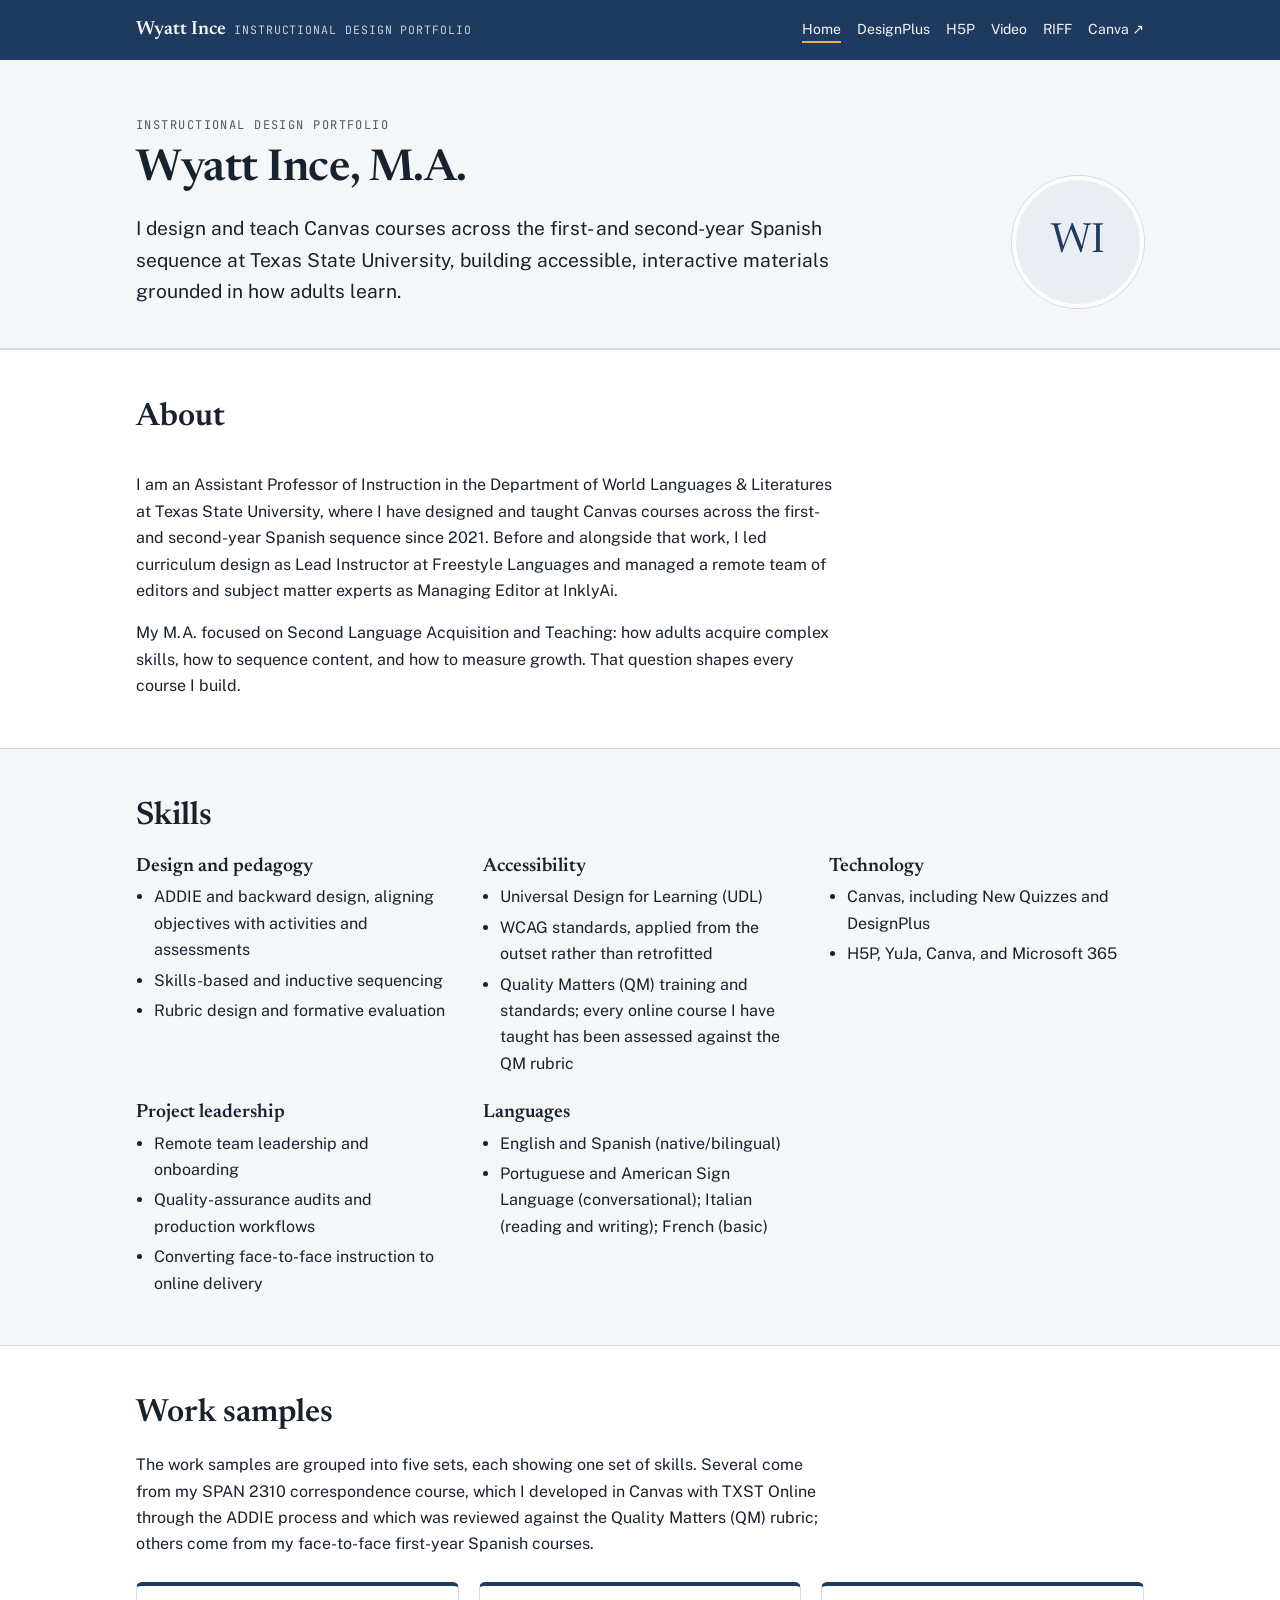
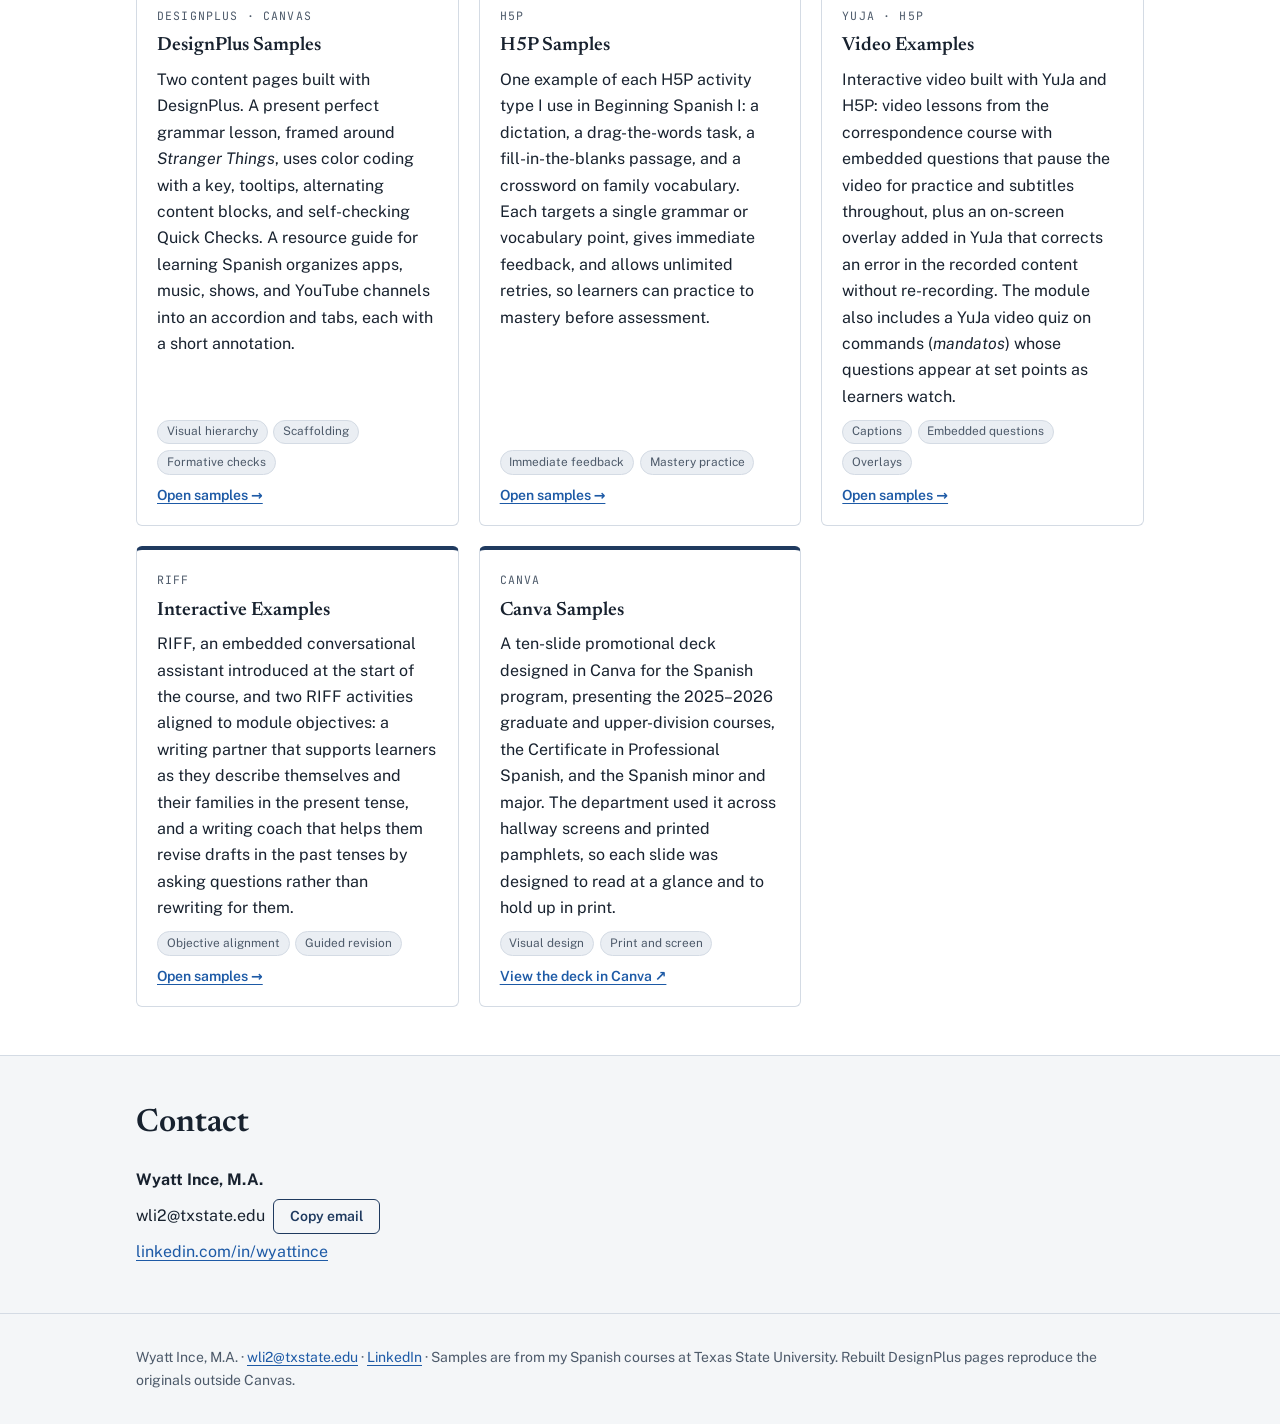
==== index.html @ c861787e "Build instructional design portfolio site Co-Authored-By: Claude Opus 5.5 <noreply@anthropic.com> Cl" ====
<!doctype html>
<html lang="en">
<head>
<meta charset="utf-8">
<meta name="viewport" content="width=device-width, initial-scale=1, viewport-fit=cover">
<title>Wyatt Ince Portfolio</title>
<meta name="description" content="Instructional design portfolio of Wyatt Ince: Canvas, DesignPlus, H5P, YuJa, RIFF, and Canva work samples from Spanish courses at Texas State University.">
<link rel="preconnect" href="https://fonts.googleapis.com"><link rel="preconnect" href="https://fonts.gstatic.com" crossorigin><link rel="stylesheet" href="https://fonts.googleapis.com/css2?family=JetBrains+Mono:wght@400&family=Newsreader:opsz,wght@6..72,600&family=Public+Sans:wght@400;600;700&display=swap">
<link rel="stylesheet" href="assets/style.css">

</head>
<body>
<a class="skip" href="#main">Skip to content</a>
<header class="masthead"><div class="wrap">
<a class="brand" href="index.html">Wyatt Ince<small>Instructional Design Portfolio</small></a>
<nav aria-label="Main"><ul class="nav"><li><a href="index.html" aria-current="page">Home</a></li><li><a href="samples/designplus.html">DesignPlus</a></li><li><a href="samples/h5p.html">H5P</a></li><li><a href="samples/video.html">Video</a></li><li><a href="samples/riff.html">RIFF</a></li><li><a href="https://canva.link/nfv07vp0xr0u74r" target="_blank" rel="noopener">Canva&nbsp;↗</a></li></ul></nav>
</div></header>
<main id="main">
<section class="hero"><div class="wrap">
<div>
<p class="eyebrow">Instructional Design Portfolio</p>
<h1>Wyatt Ince, M.A.</h1>
<p class="lede">I design and teach Canvas courses across the first- and second-year Spanish sequence at Texas State University, building accessible, interactive materials grounded in how adults learn.</p>
</div>
<img class="portrait" src="assets/portrait.jpg" alt="Portrait of Wyatt Ince" width="132" height="132" onerror="this.outerHTML='&lt;div class=&quot;portrait&quot; aria-hidden=&quot;true&quot;&gt;WI&lt;/div&gt;'">
</div></section>

<section class="band" id="about"><div class="wrap"><div class="prose">
<h2>About</h2>
<p>I am an Assistant Professor of Instruction in the Department of World Languages &amp; Literatures at Texas State University, where I have designed and taught Canvas courses across the first- and second-year Spanish sequence since 2021. Before and alongside that work, I led curriculum design as Lead Instructor at Freestyle Languages and managed a remote team of editors and subject matter experts as Managing Editor at InklyAi.</p>
<p>My M.A. focused on Second Language Acquisition and Teaching: how adults acquire complex skills, how to sequence content, and how to measure growth. That question shapes every course I build.</p>
</div></div></section>

<section class="band" id="skills"><div class="wrap">
<h2>Skills</h2>
<div class="skills">
<div><h3>Design and pedagogy</h3><ul><li>ADDIE and backward design, aligning objectives with activities and assessments</li><li>Skills-based and inductive sequencing</li><li>Rubric design and formative evaluation</li></ul></div>
<div><h3>Accessibility</h3><ul><li>Universal Design for Learning (UDL)</li><li>WCAG standards, applied from the outset rather than retrofitted</li><li>Quality Matters (QM) training and standards; every online course I have taught has been assessed against the QM rubric</li></ul></div>
<div><h3>Technology</h3><ul><li>Canvas, including New Quizzes and DesignPlus</li><li>H5P, YuJa, Canva, and Microsoft 365</li></ul></div>
<div><h3>Project leadership</h3><ul><li>Remote team leadership and onboarding</li><li>Quality-assurance audits and production workflows</li><li>Converting face-to-face instruction to online delivery</li></ul></div>
<div><h3>Languages</h3><ul><li>English and Spanish (native/bilingual)</li><li>Portuguese and American Sign Language (conversational); Italian (reading and writing); French (basic)</li></ul></div>
</div>
</div></section>

<section class="band" id="work"><div class="wrap">
<h2>Work samples</h2>
<p style="max-width:70ch;margin-bottom:1.5rem">The work samples are grouped into five sets, each showing one set of skills. Several come from my SPAN 2310 correspondence course, which I developed in Canvas with TXST Online through the ADDIE process and which was reviewed against the Quality Matters (QM) rubric; others come from my face-to-face first-year Spanish courses.</p>
<div class="samples"><article class="sample">
<p class="tool">DesignPlus · Canvas</p>
<h3><a href="samples/designplus.html">DesignPlus Samples</a></h3>
<p>Two content pages built with DesignPlus. A present perfect grammar lesson, framed around <em>Stranger Things</em>, uses color coding with a key, tooltips, alternating content blocks, and self-checking Quick Checks. A resource guide for learning Spanish organizes apps, music, shows, and YouTube channels into an accordion and tabs, each with a short annotation.</p>
<div style="display:grid;gap:.6rem"><ul class="tags"><li>Visual hierarchy</li><li>Scaffolding</li><li>Formative checks</li></ul>
<a class="go" href="samples/designplus.html">Open samples →</a></div>
</article><article class="sample">
<p class="tool">H5P</p>
<h3><a href="samples/h5p.html">H5P Samples</a></h3>
<p>One example of each H5P activity type I use in Beginning Spanish I: a dictation, a drag-the-words task, a fill-in-the-blanks passage, and a crossword on family vocabulary. Each targets a single grammar or vocabulary point, gives immediate feedback, and allows unlimited retries, so learners can practice to mastery before assessment.</p>
<div style="display:grid;gap:.6rem"><ul class="tags"><li>Immediate feedback</li><li>Mastery practice</li></ul>
<a class="go" href="samples/h5p.html">Open samples →</a></div>
</article><article class="sample">
<p class="tool">YuJa · H5P</p>
<h3><a href="samples/video.html">Video Examples</a></h3>
<p>Interactive video built with YuJa and H5P: video lessons from the correspondence course with embedded questions that pause the video for practice and subtitles throughout, plus an on-screen overlay added in YuJa that corrects an error in the recorded content without re-recording. The module also includes a YuJa video quiz on commands (<em>mandatos</em>) whose questions appear at set points as learners watch.</p>
<div style="display:grid;gap:.6rem"><ul class="tags"><li>Captions</li><li>Embedded questions</li><li>Overlays</li></ul>
<a class="go" href="samples/video.html">Open samples →</a></div>
</article><article class="sample">
<p class="tool">RIFF</p>
<h3><a href="samples/riff.html">Interactive Examples</a></h3>
<p>RIFF, an embedded conversational assistant introduced at the start of the course, and two RIFF activities aligned to module objectives: a writing partner that supports learners as they describe themselves and their families in the present tense, and a writing coach that helps them revise drafts in the past tenses by asking questions rather than rewriting for them.</p>
<div style="display:grid;gap:.6rem"><ul class="tags"><li>Objective alignment</li><li>Guided revision</li></ul>
<a class="go" href="samples/riff.html">Open samples →</a></div>
</article><article class="sample">
<p class="tool">Canva</p>
<h3><a href="https://canva.link/nfv07vp0xr0u74r" target="_blank" rel="noopener">Canva Samples</a></h3>
<p>A ten-slide promotional deck designed in Canva for the Spanish program, presenting the 2025–2026 graduate and upper-division courses, the Certificate in Professional Spanish, and the Spanish minor and major. The department used it across hallway screens and printed pamphlets, so each slide was designed to read at a glance and to hold up in print.</p>
<div style="display:grid;gap:.6rem"><ul class="tags"><li>Visual design</li><li>Print and screen</li></ul>
<a class="go" href="https://canva.link/nfv07vp0xr0u74r" target="_blank" rel="noopener">View the deck in Canva ↗</a></div>
</article></div>
</div></section>

<section class="band" id="contact"><div class="wrap contact">
<h2>Contact</h2>
<p><strong>Wyatt Ince, M.A.</strong></p>
<div class="copy-row"><span id="email">wli2@txstate.edu</span> <button class="btn ghost" type="button" id="copy">Copy email</button> <span id="copied" role="status"></span></div>
<p><a href="https://www.linkedin.com/in/wyattince" target="_blank" rel="noopener">linkedin.com/in/wyattince</a></p>
</div></section>
<script>
document.getElementById('copy').addEventListener('click', () => {
  const s = document.getElementById('copied');
  const t = document.getElementById('email').textContent;
  (navigator.clipboard ? navigator.clipboard.writeText(t) : Promise.reject()).then(() => s.textContent = 'Copied.').catch(() => {
    const r = document.createRange(); r.selectNodeContents(document.getElementById('email'));
    const sel = getSelection(); sel.removeAllRanges(); sel.addRange(r); s.textContent = 'Selected; press Ctrl/Cmd+C.';
  });
});
</script>
</main>
<footer class="site"><div class="wrap">Wyatt Ince, M.A. · <a href="mailto:wli2@txstate.edu">wli2@txstate.edu</a> · <a href="https://www.linkedin.com/in/wyattince" target="_blank" rel="noopener">LinkedIn</a> · Samples are from my Spanish courses at Texas State University. Rebuilt DesignPlus pages reproduce the originals outside Canvas.</div></footer>
</body>
</html>
---- assets/style.css ----
/* Layout: a single reading column (max 72ch) under a slim navy masthead; samples sit in full-width bands that alternate surfaces, echoing DesignPlus content blocks. */
:root {
  --navy: #1f3a5f;
  --navy-deep: #142843;
  --ink: #18222f;
  --muted: #4d5a6a;
  --paper: #f4f6f8;
  --surface: #ffffff;
  --surface-alt: #eaeef3;
  --line: #d4dbe4;
  --marigold: #c98a12;
  --marigold-soft: #fbefd6;
  --on-navy: #f4f6f8;
  --link: #1d5aa6;
  --focus: #c98a12;
  --ok: #1d7a46;
  --ok-soft: #e1f2e8;
  --bad: #a3271f;
  --bad-soft: #f9e2df;
  --haber: #8b0000;
  --participle: #003399;

  --display: "Newsreader", "Iowan Old Style", Georgia, serif;
  --body: "Public Sans", "Segoe UI", system-ui, sans-serif;
  --mono: "JetBrains Mono", ui-monospace, "SF Mono", Menlo, monospace;

  --step--1: 0.875rem;
  --step-0: 1rem;
  --step-1: 1.2rem;
  --step-2: 1.5rem;
  --step-3: 2rem;
  --step-4: 2.75rem;
  --radius: 6px;
}
@media (prefers-color-scheme: dark) {
  :root:not([data-theme="light"]) {
    --navy: #9fbbe0; --navy-deep: #0d1828; --ink: #e6ebf1; --muted: #aab5c3;
    --paper: #0f1722; --surface: #162131; --surface-alt: #1b293c; --line: #2c3b50;
    --marigold: #f0b44a; --marigold-soft: #3a2c10; --on-navy: #e6ebf1; --link: #8fbcf2;
    --focus: #f0b44a; --ok: #6fd39a; --ok-soft: #12301f; --bad: #ff9a8f; --bad-soft: #3a1714;
    --haber: #ff8f86; --participle: #9dbaff; color-scheme: dark;
  }
}
:root[data-theme="dark"] {
  --navy: #9fbbe0; --navy-deep: #0d1828; --ink: #e6ebf1; --muted: #aab5c3;
  --paper: #0f1722; --surface: #162131; --surface-alt: #1b293c; --line: #2c3b50;
  --marigold: #f0b44a; --marigold-soft: #3a2c10; --on-navy: #e6ebf1; --link: #8fbcf2;
  --focus: #f0b44a; --ok: #6fd39a; --ok-soft: #12301f; --bad: #ff9a8f; --bad-soft: #3a1714;
  --haber: #ff8f86; --participle: #9dbaff; color-scheme: dark;
}

*, *::before, *::after { box-sizing: border-box; }
html { -webkit-text-size-adjust: 100%; }
body {
  margin: 0;
  background: var(--paper);
  color: var(--ink);
  font: 400 var(--step-0)/1.65 var(--body);
}
img { max-width: 100%; height: auto; }
a { color: var(--link); text-underline-offset: 0.18em; }
a:hover { text-decoration-thickness: 2px; }
:focus-visible { outline: 3px solid var(--focus); outline-offset: 2px; border-radius: 2px; }
h1, h2, h3, h4 { font-family: var(--display); font-weight: 600; line-height: 1.2; text-wrap: balance; margin: 0; color: var(--ink); }
h1 { font-size: var(--step-4); letter-spacing: -0.01em; }
h2 { font-size: var(--step-3); }
h3 { font-size: var(--step-2); }
h4 { font-size: var(--step-1); }
p { margin: 0; }
.skip { position: absolute; left: -999px; top: 0; background: var(--surface); padding: 8px 12px; z-index: 20; }
.skip:focus { left: 16px; top: 8px; }

.wrap {
  width: 100%;
  max-width: 1040px;
  margin-inline: auto;
  padding-left: max(16px, env(safe-area-inset-left, 0px));
  padding-right: max(16px, env(safe-area-inset-right, 0px));
}
.prose { max-width: 70ch; display: grid; gap: 1rem; }

/* Masthead */
.masthead { background: #1f3a5f; color: #f4f6f8; }
.masthead .wrap { display: flex; flex-wrap: wrap; gap: 0.5rem 1.5rem; align-items: center; justify-content: space-between; padding-block: 0.9rem; }
.brand { color: inherit; text-decoration: none; font-family: var(--display); font-size: var(--step-1); font-weight: 600; }
.brand small { font-family: var(--mono); font-size: 0.72rem; letter-spacing: 0.08em; text-transform: uppercase; opacity: 0.8; margin-left: 0.5rem; font-weight: 400; }
.nav { display: flex; flex-wrap: wrap; gap: 0.25rem 1rem; list-style: none; margin: 0; padding: 0; font-size: var(--step--1); }
.nav a { color: #f4f6f8; text-decoration: none; padding: 0.2rem 0; border-bottom: 2px solid transparent; }
.nav a:hover, .nav a[aria-current="page"] { border-bottom-color: #e7b24d; }

/* Hero */
.hero { padding-block: 3.5rem 2.5rem; border-bottom: 1px solid var(--line); }
.hero .wrap { display: grid; grid-template-columns: minmax(0, 1fr) auto; gap: 2rem; align-items: end; }
.eyebrow { font-family: var(--mono); font-size: 0.75rem; letter-spacing: 0.12em; text-transform: uppercase; color: var(--muted); }
.hero h1 { margin-top: 0.5rem; }
.hero .lede { margin-top: 1rem; font-size: var(--step-1); max-width: 60ch; color: var(--ink); }
.portrait { width: 132px; height: 132px; border-radius: 50%; object-fit: cover; border: 4px solid var(--surface); box-shadow: 0 0 0 1px var(--line); background: var(--surface-alt); display: grid; place-items: center; font-family: var(--display); font-size: 2.6rem; color: var(--navy); }
@media (max-width: 640px) { .hero .wrap { grid-template-columns: 1fr; } .portrait { width: 96px; height: 96px; font-size: 2rem; order: -1; } h1 { font-size: 2.1rem; } }

section.band { padding-block: 3rem; }
section.band:nth-of-type(even) { background: var(--surface); border-block: 1px solid var(--line); }
.band h2 { margin-bottom: 1.25rem; }

/* Skills */
.skills { display: grid; grid-template-columns: repeat(auto-fit, minmax(min(100%, 230px), 1fr)); gap: 1.5rem 2rem; }
.skills h3 { font-size: var(--step-1); margin-bottom: 0.4rem; }
.skills ul { margin: 0; padding-left: 1.1rem; display: grid; gap: 0.25rem; }

/* Sample cards */
.samples { display: grid; grid-template-columns: repeat(auto-fit, minmax(min(100%, 300px), 1fr)); gap: 1.25rem; }
.sample { display: grid; grid-template-rows: auto auto 1fr auto; gap: 0.6rem; padding: 1.25rem 1.25rem 1.1rem; background: var(--surface); border: 1px solid var(--line); border-top: 4px solid var(--navy); border-radius: var(--radius); min-width: 0; }
.sample .tool { font-family: var(--mono); font-size: 0.72rem; letter-spacing: 0.1em; text-transform: uppercase; color: var(--muted); }
.sample h3 { font-size: var(--step-1); }
.sample h3 a { color: var(--ink); text-decoration: none; }
.sample h3 a:hover { color: var(--link); text-decoration: underline; }
.sample .go { font-weight: 600; font-size: var(--step--1); }
.tags { display: flex; flex-wrap: wrap; gap: 0.35rem; list-style: none; padding: 0; margin: 0; }
.tags li, .chip { font-size: 0.74rem; padding: 0.1rem 0.55rem; border-radius: 999px; background: var(--surface-alt); color: var(--muted); border: 1px solid var(--line); }

.contact { display: grid; gap: 0.3rem; }
.copy-row { display: flex; flex-wrap: wrap; gap: 0.5rem; align-items: center; }
.btn { font: 600 var(--step--1)/1 var(--body); padding: 0.6rem 1rem; border-radius: var(--radius); border: 1px solid var(--navy); background: var(--navy); color: var(--surface); cursor: pointer; }
.btn.ghost { background: transparent; color: var(--navy); }
.btn:hover { filter: brightness(1.1); }

footer.site { padding-block: 2rem; color: var(--muted); font-size: var(--step--1); border-top: 1px solid var(--line); }

/* Sample pages */
.page-head { background: var(--surface); border-bottom: 1px solid var(--line); padding-block: 2rem 1.5rem; }
.page-head .crumbs { font-size: var(--step--1); margin-bottom: 0.75rem; }
.page-head .lede { margin-top: 0.75rem; max-width: 68ch; color: var(--muted); }
.note { background: var(--marigold-soft); border-left: 4px solid var(--marigold); padding: 0.9rem 1rem; border-radius: 0 var(--radius) var(--radius) 0; max-width: 72ch; }
.embed-block { display: grid; gap: 0.75rem; padding-block: 2rem; border-bottom: 1px solid var(--line); }
.embed-block:last-child { border-bottom: 0; }
.embed-block .type { font-family: var(--mono); font-size: 0.72rem; letter-spacing: 0.1em; text-transform: uppercase; color: var(--muted); }
.frame { width: 100%; max-width: 880px; border: 1px solid var(--line); border-radius: var(--radius); background: #fff; overflow: hidden; }
.frame iframe { display: block; width: 100%; border: 0; }
.ratio { position: relative; aspect-ratio: 16 / 9; max-width: 100%; }
.ratio iframe { position: absolute; inset: 0; height: 100%; }

@media (prefers-reduced-motion: reduce) { * { transition: none !important; animation: none !important; scroll-behavior: auto !important; } }
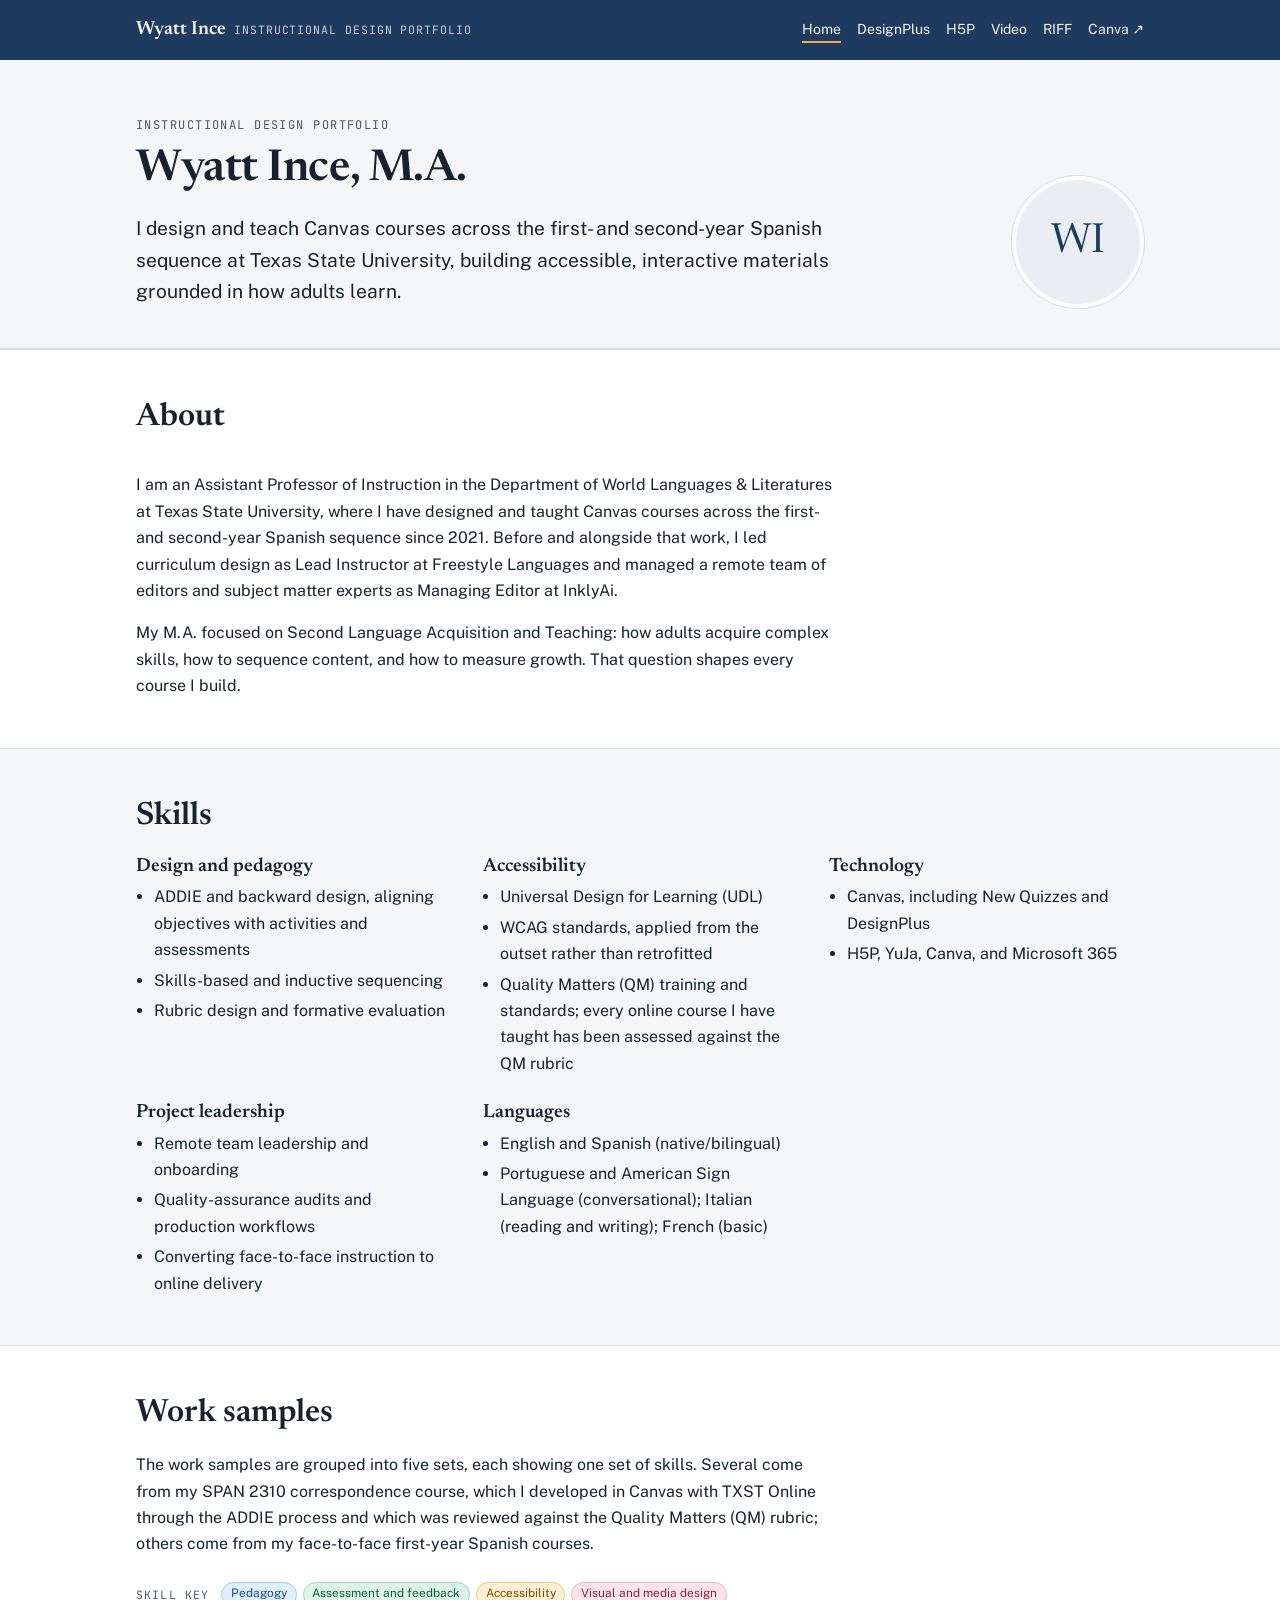
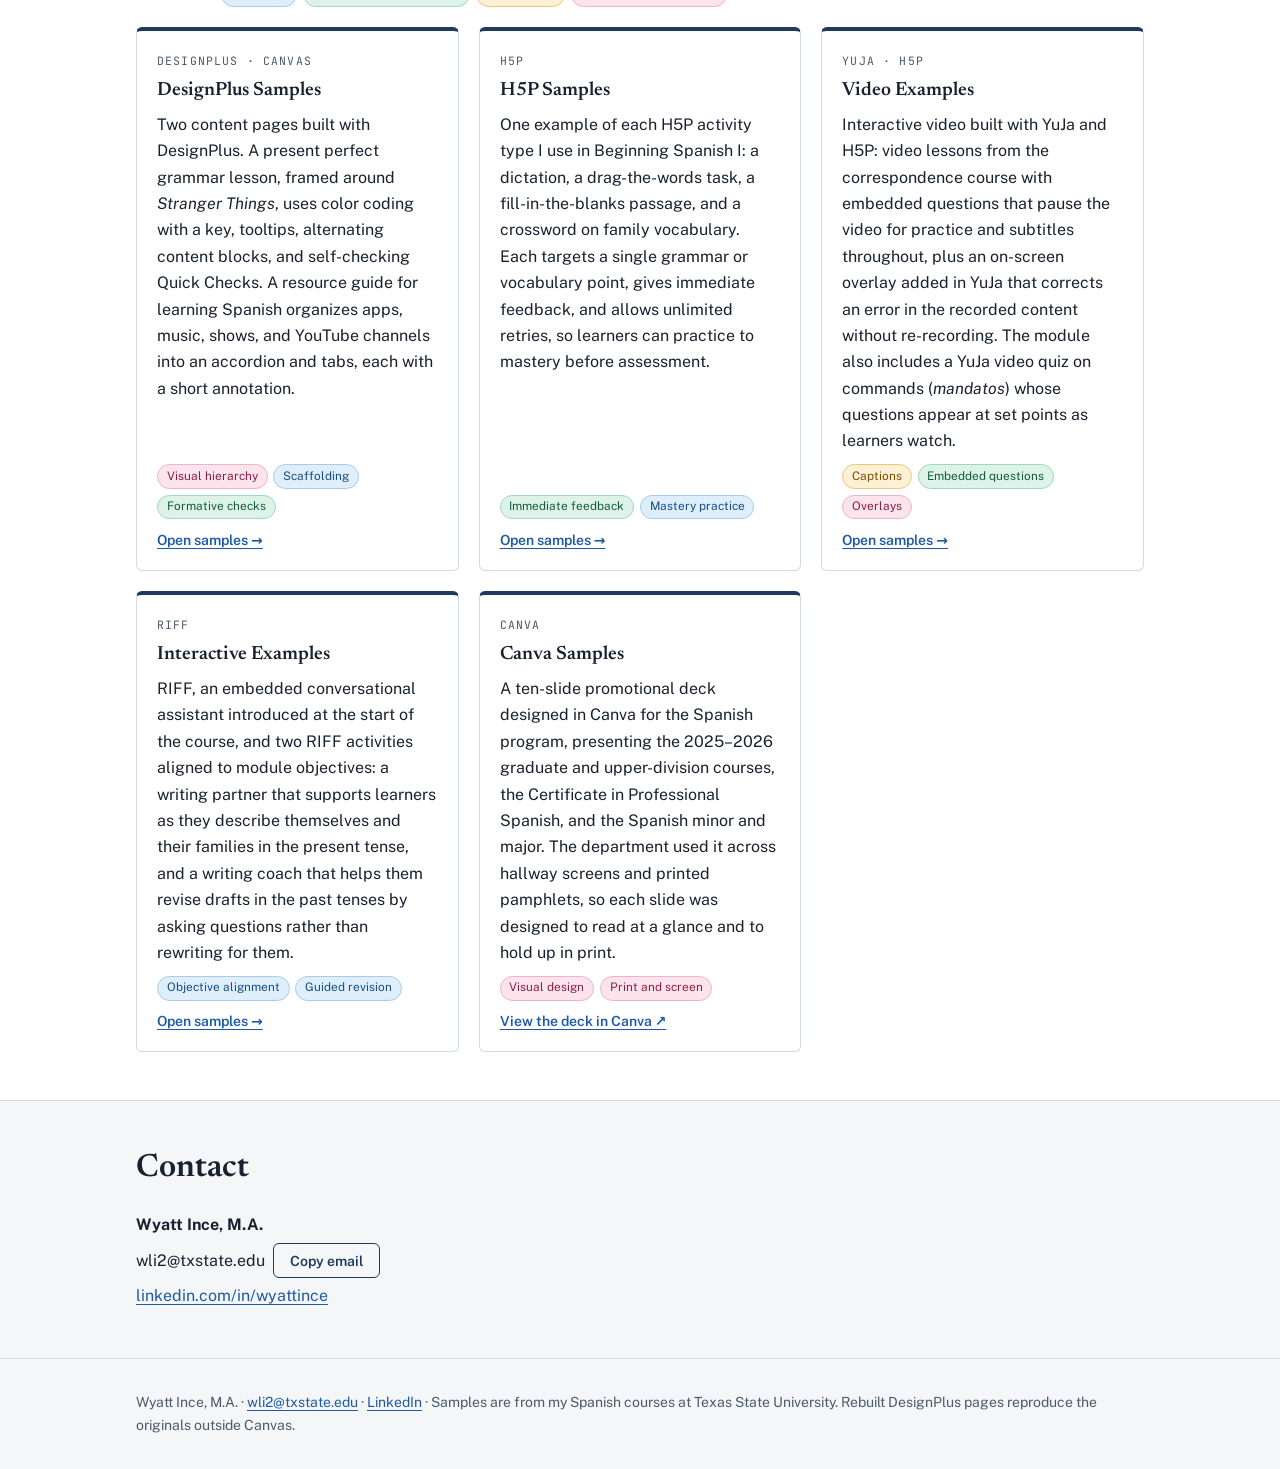
==== commit 6cd35124: "Colour-code pills, add keys, fix Sharpen icon, hide from search engines Co-Authored-By: Claude Opus " ====
--- a/index.html
+++ b/index.html
@@ -5,6 +5,8 @@
 <meta name="viewport" content="width=device-width, initial-scale=1, viewport-fit=cover">
 <title>Wyatt Ince Portfolio</title>
 <meta name="description" content="Instructional design portfolio of Wyatt Ince: Canvas, DesignPlus, H5P, YuJa, RIFF, and Canva work samples from Spanish courses at Texas State University.">
+<meta name="robots" content="noindex, nofollow, noarchive">
+<meta name="googlebot" content="noindex, nofollow">
 <link rel="preconnect" href="https://fonts.googleapis.com"><link rel="preconnect" href="https://fonts.gstatic.com" crossorigin><link rel="stylesheet" href="https://fonts.googleapis.com/css2?family=JetBrains+Mono:wght@400&family=Newsreader:opsz,wght@6..72,600&family=Public+Sans:wght@400;600;700&display=swap">
 <link rel="stylesheet" href="assets/style.css">
 
@@ -45,35 +47,36 @@
 <section class="band" id="work"><div class="wrap">
 <h2>Work samples</h2>
 <p style="max-width:70ch;margin-bottom:1.5rem">The work samples are grouped into five sets, each showing one set of skills. Several come from my SPAN 2310 correspondence course, which I developed in Canvas with TXST Online through the ADDIE process and which was reviewed against the Quality Matters (QM) rubric; others come from my face-to-face first-year Spanish courses.</p>
+<div class="legend"><span>Skill key</span><ul class="tags"><li class="t-ped">Pedagogy</li><li class="t-assess">Assessment and feedback</li><li class="t-access">Accessibility</li><li class="t-design">Visual and media design</li></ul></div>
 <div class="samples"><article class="sample">
 <p class="tool">DesignPlus · Canvas</p>
 <h3><a href="samples/designplus.html">DesignPlus Samples</a></h3>
 <p>Two content pages built with DesignPlus. A present perfect grammar lesson, framed around <em>Stranger Things</em>, uses color coding with a key, tooltips, alternating content blocks, and self-checking Quick Checks. A resource guide for learning Spanish organizes apps, music, shows, and YouTube channels into an accordion and tabs, each with a short annotation.</p>
-<div style="display:grid;gap:.6rem"><ul class="tags"><li>Visual hierarchy</li><li>Scaffolding</li><li>Formative checks</li></ul>
+<div style="display:grid;gap:.6rem"><ul class="tags" aria-label="Skills shown"><li class="t-design">Visual hierarchy</li><li class="t-ped">Scaffolding</li><li class="t-assess">Formative checks</li></ul>
 <a class="go" href="samples/designplus.html">Open samples →</a></div>
 </article><article class="sample">
 <p class="tool">H5P</p>
 <h3><a href="samples/h5p.html">H5P Samples</a></h3>
 <p>One example of each H5P activity type I use in Beginning Spanish I: a dictation, a drag-the-words task, a fill-in-the-blanks passage, and a crossword on family vocabulary. Each targets a single grammar or vocabulary point, gives immediate feedback, and allows unlimited retries, so learners can practice to mastery before assessment.</p>
-<div style="display:grid;gap:.6rem"><ul class="tags"><li>Immediate feedback</li><li>Mastery practice</li></ul>
+<div style="display:grid;gap:.6rem"><ul class="tags" aria-label="Skills shown"><li class="t-assess">Immediate feedback</li><li class="t-ped">Mastery practice</li></ul>
 <a class="go" href="samples/h5p.html">Open samples →</a></div>
 </article><article class="sample">
 <p class="tool">YuJa · H5P</p>
 <h3><a href="samples/video.html">Video Examples</a></h3>
 <p>Interactive video built with YuJa and H5P: video lessons from the correspondence course with embedded questions that pause the video for practice and subtitles throughout, plus an on-screen overlay added in YuJa that corrects an error in the recorded content without re-recording. The module also includes a YuJa video quiz on commands (<em>mandatos</em>) whose questions appear at set points as learners watch.</p>
-<div style="display:grid;gap:.6rem"><ul class="tags"><li>Captions</li><li>Embedded questions</li><li>Overlays</li></ul>
+<div style="display:grid;gap:.6rem"><ul class="tags" aria-label="Skills shown"><li class="t-access">Captions</li><li class="t-assess">Embedded questions</li><li class="t-design">Overlays</li></ul>
 <a class="go" href="samples/video.html">Open samples →</a></div>
 </article><article class="sample">
 <p class="tool">RIFF</p>
 <h3><a href="samples/riff.html">Interactive Examples</a></h3>
 <p>RIFF, an embedded conversational assistant introduced at the start of the course, and two RIFF activities aligned to module objectives: a writing partner that supports learners as they describe themselves and their families in the present tense, and a writing coach that helps them revise drafts in the past tenses by asking questions rather than rewriting for them.</p>
-<div style="display:grid;gap:.6rem"><ul class="tags"><li>Objective alignment</li><li>Guided revision</li></ul>
+<div style="display:grid;gap:.6rem"><ul class="tags" aria-label="Skills shown"><li class="t-ped">Objective alignment</li><li class="t-ped">Guided revision</li></ul>
 <a class="go" href="samples/riff.html">Open samples →</a></div>
 </article><article class="sample">
 <p class="tool">Canva</p>
 <h3><a href="https://canva.link/nfv07vp0xr0u74r" target="_blank" rel="noopener">Canva Samples</a></h3>
 <p>A ten-slide promotional deck designed in Canva for the Spanish program, presenting the 2025–2026 graduate and upper-division courses, the Certificate in Professional Spanish, and the Spanish minor and major. The department used it across hallway screens and printed pamphlets, so each slide was designed to read at a glance and to hold up in print.</p>
-<div style="display:grid;gap:.6rem"><ul class="tags"><li>Visual design</li><li>Print and screen</li></ul>
+<div style="display:grid;gap:.6rem"><ul class="tags" aria-label="Skills shown"><li class="t-design">Visual design</li><li class="t-design">Print and screen</li></ul>
 <a class="go" href="https://canva.link/nfv07vp0xr0u74r" target="_blank" rel="noopener">View the deck in Canva ↗</a></div>
 </article></div>
 </div></section>
--- a/assets/style.css
+++ b/assets/style.css
@@ -31,6 +31,15 @@
   --step-3: 2rem;
   --step-4: 2.75rem;
   --radius: 6px;
+  --t-origin-bg: #fdf0d5; --t-origin-fg: #7a4e00; --t-origin-bd: #e9c77d;
+  --t-genre-bg: #ede6fb; --t-genre-fg: #4d2c91; --t-genre-bd: #c8b6ee;
+  --t-level-bg: #ddf3ea; --t-level-fg: #145c3e; --t-level-bd: #9fd7bf;
+  --t-cost-bg: #dfeefb; --t-cost-fg: #174f86; --t-cost-bd: #a9cbec;
+  --t-kind-bg: #eceff3; --t-kind-fg: #3f4b5a; --t-kind-bd: #cdd4de;
+  --t-ped-bg: #dfeefb; --t-ped-fg: #174f86; --t-ped-bd: #a9cbec;
+  --t-assess-bg: #ddf3ea; --t-assess-fg: #145c3e; --t-assess-bd: #9fd7bf;
+  --t-access-bg: #fdf0d5; --t-access-fg: #7a4e00; --t-access-bd: #e9c77d;
+  --t-design-bg: #fbe4ec; --t-design-fg: #8a1f48; --t-design-bd: #efb3c8;
 }
 @media (prefers-color-scheme: dark) {
   :root:not([data-theme="light"]) {
@@ -39,9 +48,27 @@
     --marigold: #f0b44a; --marigold-soft: #3a2c10; --on-navy: #e6ebf1; --link: #8fbcf2;
     --focus: #f0b44a; --ok: #6fd39a; --ok-soft: #12301f; --bad: #ff9a8f; --bad-soft: #3a1714;
     --haber: #ff8f86; --participle: #9dbaff; color-scheme: dark;
+    --t-origin-bg: #3a2c10; --t-origin-fg: #f6cf86; --t-origin-bd: #6b5220;
+    --t-genre-bg: #2a2140; --t-genre-fg: #cbb8f5; --t-genre-bd: #4c3d73;
+    --t-level-bg: #12301f; --t-level-fg: #8fe0b8; --t-level-bd: #285a40;
+    --t-cost-bg: #142a40; --t-cost-fg: #9cc8f2; --t-cost-bd: #2a4c6e;
+    --t-kind-bg: #1f2a38; --t-kind-fg: #b7c2cf; --t-kind-bd: #354457;
+    --t-ped-bg: #142a40; --t-ped-fg: #9cc8f2; --t-ped-bd: #2a4c6e;
+    --t-assess-bg: #12301f; --t-assess-fg: #8fe0b8; --t-assess-bd: #285a40;
+    --t-access-bg: #3a2c10; --t-access-fg: #f6cf86; --t-access-bd: #6b5220;
+    --t-design-bg: #3a1726; --t-design-fg: #f3a9c4; --t-design-bd: #6b2c45;
   }
 }
 :root[data-theme="dark"] {
+  --t-origin-bg: #3a2c10; --t-origin-fg: #f6cf86; --t-origin-bd: #6b5220;
+  --t-genre-bg: #2a2140; --t-genre-fg: #cbb8f5; --t-genre-bd: #4c3d73;
+  --t-level-bg: #12301f; --t-level-fg: #8fe0b8; --t-level-bd: #285a40;
+  --t-cost-bg: #142a40; --t-cost-fg: #9cc8f2; --t-cost-bd: #2a4c6e;
+  --t-kind-bg: #1f2a38; --t-kind-fg: #b7c2cf; --t-kind-bd: #354457;
+  --t-ped-bg: #142a40; --t-ped-fg: #9cc8f2; --t-ped-bd: #2a4c6e;
+  --t-assess-bg: #12301f; --t-assess-fg: #8fe0b8; --t-assess-bd: #285a40;
+  --t-access-bg: #3a2c10; --t-access-fg: #f6cf86; --t-access-bd: #6b5220;
+  --t-design-bg: #3a1726; --t-design-fg: #f3a9c4; --t-design-bd: #6b2c45;
   --navy: #9fbbe0; --navy-deep: #0d1828; --ink: #e6ebf1; --muted: #aab5c3;
   --paper: #0f1722; --surface: #162131; --surface-alt: #1b293c; --line: #2c3b50;
   --marigold: #f0b44a; --marigold-soft: #3a2c10; --on-navy: #e6ebf1; --link: #8fbcf2;
@@ -50,6 +77,7 @@
 }
 
 *, *::before, *::after { box-sizing: border-box; }
+[hidden] { display: none !important; }
 html { -webkit-text-size-adjust: 100%; }
 body {
   margin: 0;
@@ -139,3 +167,18 @@
 .ratio iframe { position: absolute; inset: 0; height: 100%; }
 
 @media (prefers-reduced-motion: reduce) { * { transition: none !important; animation: none !important; scroll-behavior: auto !important; } }
+
+/* Colour-coded pills */
+.tags { align-items: flex-start; }
+.tags li { width: auto; flex: 0 0 auto; }
+.t-origin { background: var(--t-origin-bg) !important; color: var(--t-origin-fg) !important; border-color: var(--t-origin-bd) !important; }
+.t-genre { background: var(--t-genre-bg) !important; color: var(--t-genre-fg) !important; border-color: var(--t-genre-bd) !important; }
+.t-level { background: var(--t-level-bg) !important; color: var(--t-level-fg) !important; border-color: var(--t-level-bd) !important; }
+.t-cost { background: var(--t-cost-bg) !important; color: var(--t-cost-fg) !important; border-color: var(--t-cost-bd) !important; }
+.t-kind { background: var(--t-kind-bg) !important; color: var(--t-kind-fg) !important; border-color: var(--t-kind-bd) !important; }
+.t-ped { background: var(--t-ped-bg) !important; color: var(--t-ped-fg) !important; border-color: var(--t-ped-bd) !important; }
+.t-assess { background: var(--t-assess-bg) !important; color: var(--t-assess-fg) !important; border-color: var(--t-assess-bd) !important; }
+.t-access { background: var(--t-access-bg) !important; color: var(--t-access-fg) !important; border-color: var(--t-access-bd) !important; }
+.t-design { background: var(--t-design-bg) !important; color: var(--t-design-fg) !important; border-color: var(--t-design-bd) !important; }
+.legend { display: flex; flex-wrap: wrap; gap: 0.5rem 0.75rem; align-items: center; margin-bottom: 1.25rem; font-size: var(--step--1); color: var(--muted); }
+.legend > span { font-family: var(--mono); font-size: 0.72rem; letter-spacing: 0.1em; text-transform: uppercase; }
